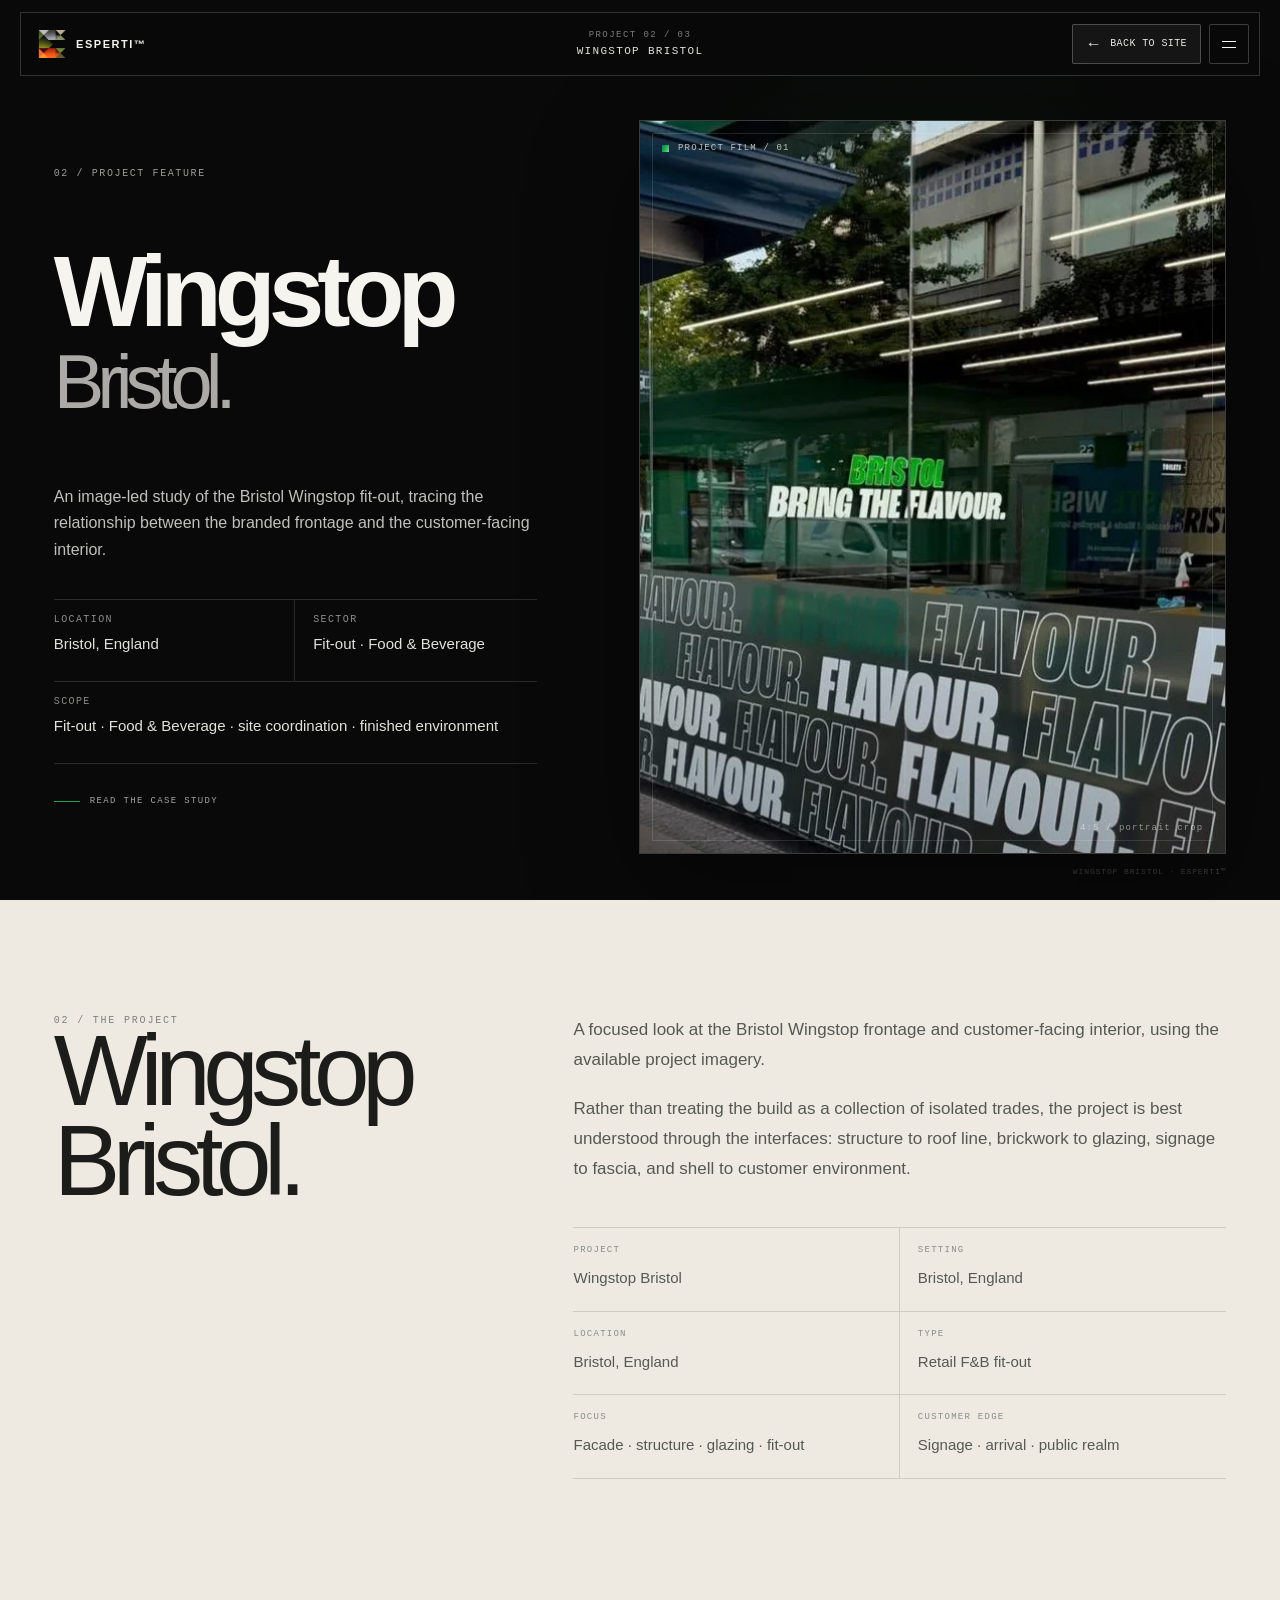
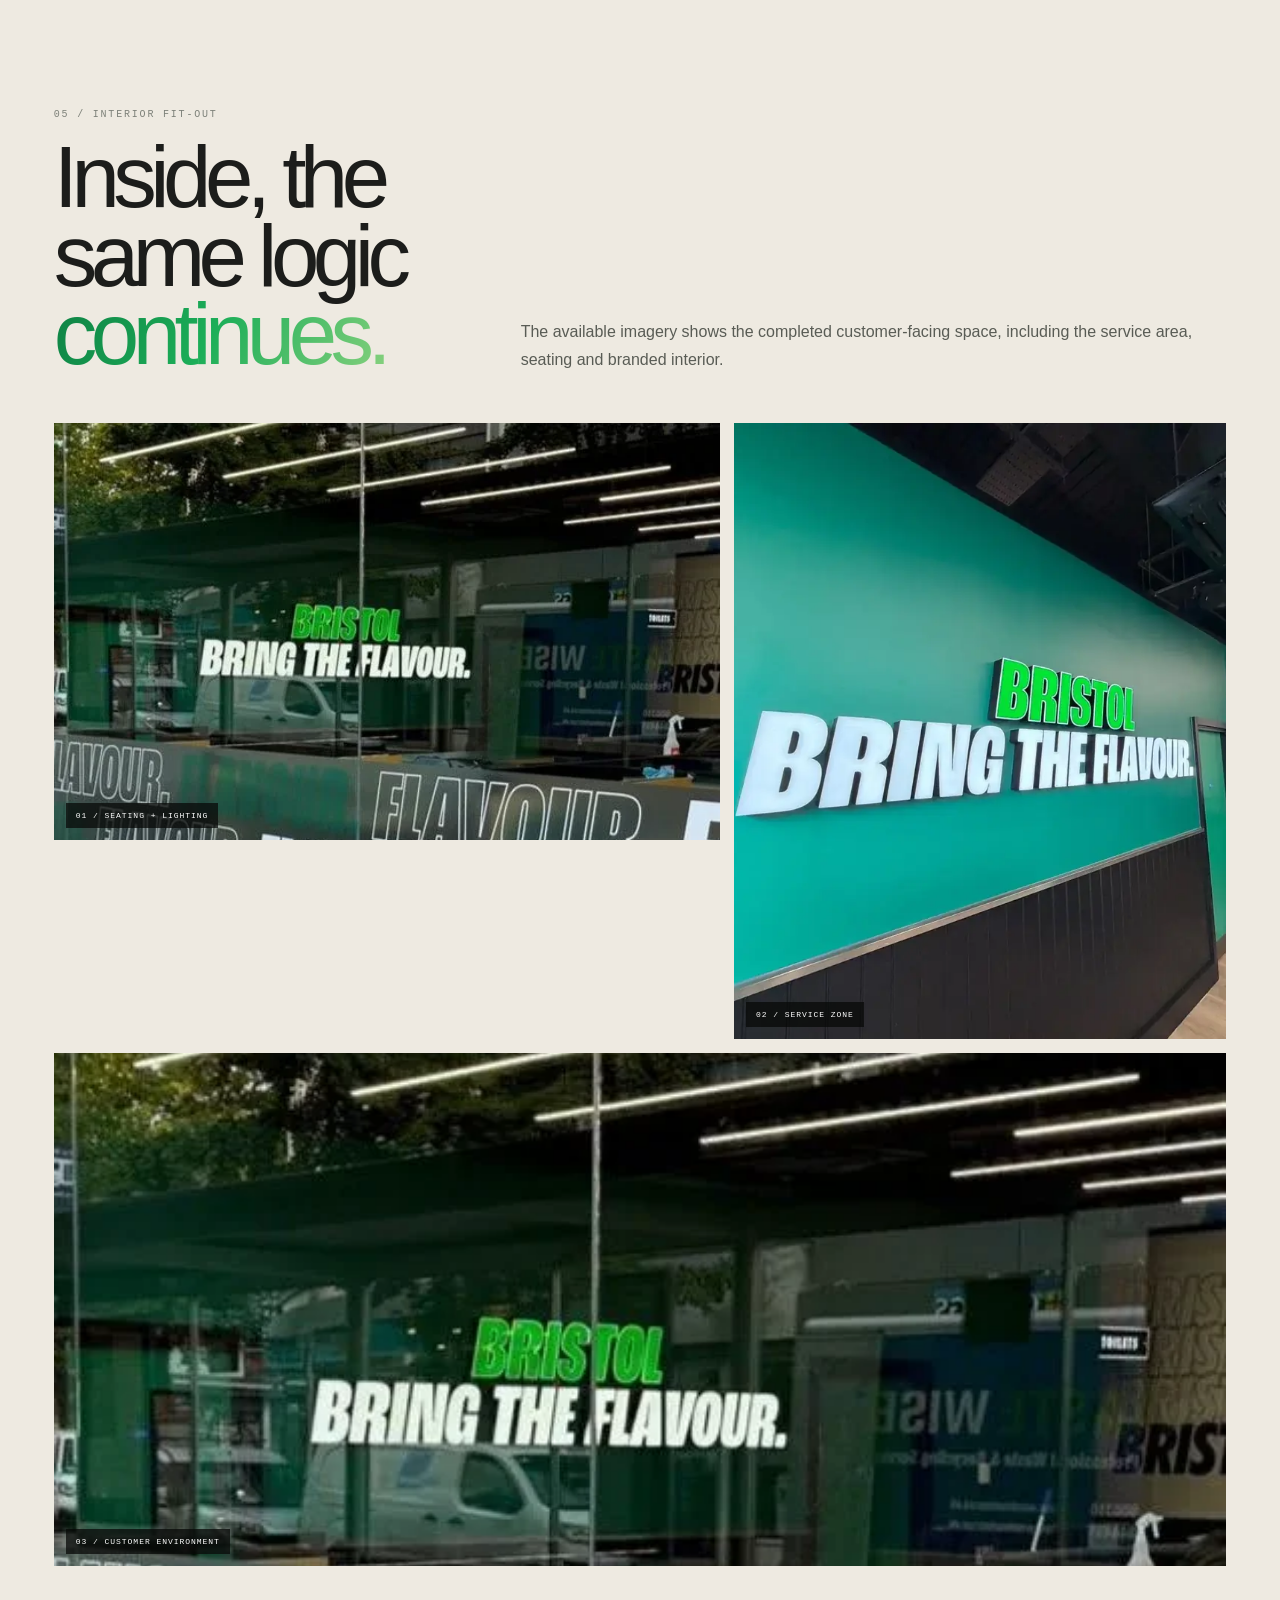
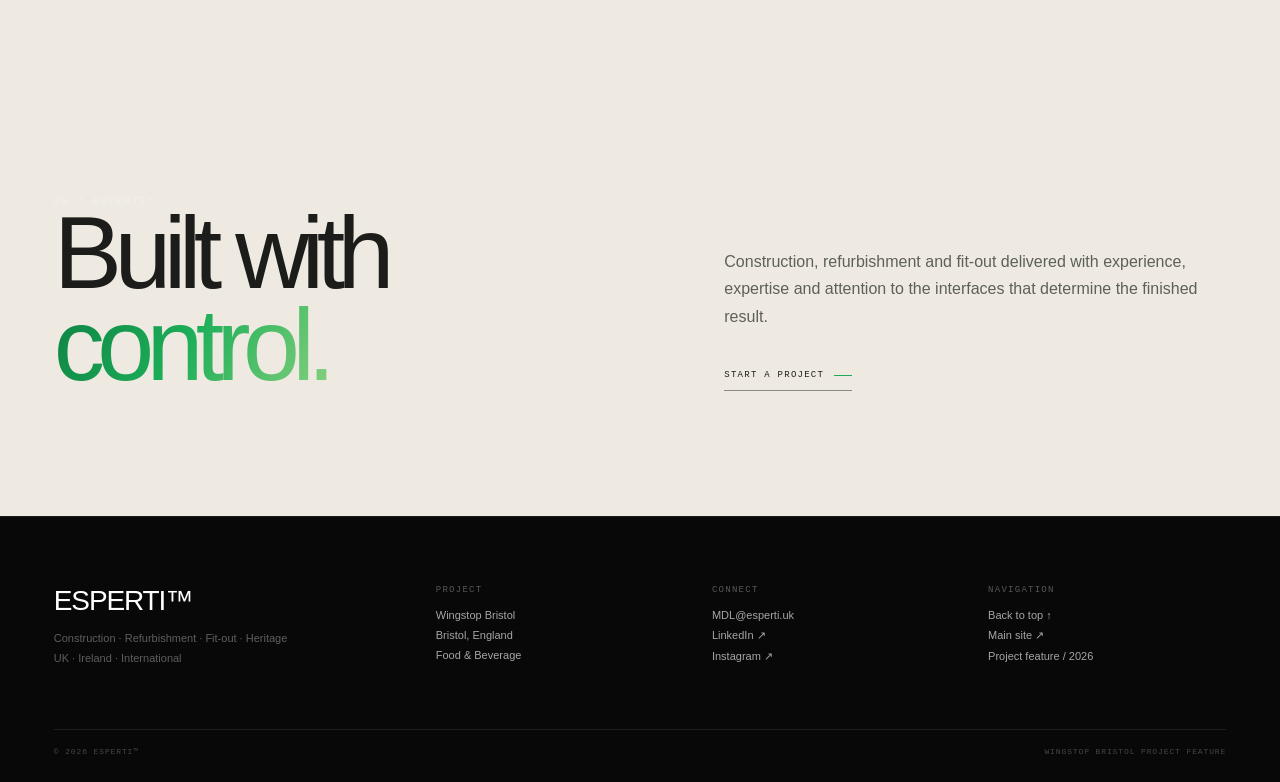
==== bristol.html @ dff12eb8 "NEW UPDATE" ====
<!DOCTYPE html>

<html lang="en">
<head>
<meta charset="utf-8"/>
<meta content="width=device-width,initial-scale=1" name="viewport"/>
<title>Wingstop Bristol | ESPERTI™</title>
<meta content="Wingstop Bristol project feature by ESPERTI™. An image-led overview of project context, site conditions and delivery discipline." name="description"/>
<meta content="#080908" name="theme-color"/>
<style>
:root{--black:#080908;--black2:#101210;--paper:#eeeae1;--white:#f5f4ef;--ink:#1c1d1b;--muted:#777b75;--muted-light:rgba(245,244,239,.58);--line:rgba(245,244,239,.14);--line-dark:rgba(25,27,24,.14);--green:#20a653;--green2:#8fd487;--green-grad:linear-gradient(120deg,#0d7f43 0%,#1cae58 48%,#88d17e 100%);--pad:clamp(22px,4.2vw,70px);--max:1480px;--mono:"SFMono-Regular",Consolas,"Liberation Mono","Courier New",monospace;--ease:cubic-bezier(.2,.72,.2,1)}
*{box-sizing:border-box}html{scroll-behavior:smooth;background:var(--black)}body{margin:0;background:var(--black);color:var(--white);font-family:Arial,Helvetica,sans-serif;-webkit-font-smoothing:antialiased;text-rendering:optimizeLegibility}a{color:inherit;text-decoration:none}img,video{display:block;max-width:100%}button{font:inherit}.container{width:min(var(--max),calc(100% - 2*var(--pad)));margin:0 auto}.kicker{font:10px var(--mono);letter-spacing:.18em;text-transform:uppercase;color:var(--muted-light)}.kicker.green{color:#68cb7b}.display{margin:0;font-weight:520;letter-spacing:-.075em;line-height:.9}.display .stroke{font-weight:300;color:transparent;-webkit-text-stroke:1px rgba(245,244,239,.45)}.display .green{background:var(--green-grad);-webkit-background-clip:text;background-clip:text;color:transparent}.section{padding:clamp(88px,9vw,155px) 0}.rv{opacity:0;transform:translateY(22px);transition:opacity .8s var(--ease),transform .8s var(--ease)}.rv.in{opacity:1;transform:none}
.project-nav{position:fixed;z-index:50;top:18px;left:50%;transform:translateX(-50%);width:calc(100% - 36px);max-width:1500px;height:56px;padding:0 12px 0 15px;display:flex;align-items:center;justify-content:space-between;border:1px solid rgba(255,255,255,.14);background:rgba(7,8,8,.72);backdrop-filter:blur(18px);-webkit-backdrop-filter:blur(18px)}.project-brand{display:flex;align-items:center;gap:10px}.project-brand img{width:28px;height:28px;object-fit:contain}.project-brand strong{font-size:11px;font-weight:600;letter-spacing:.14em}.project-title{position:absolute;left:50%;transform:translateX(-50%);font:9px var(--mono);letter-spacing:.18em;color:rgba(255,255,255,.48);text-transform:uppercase}.project-menu{width:38px;height:38px;border:1px solid rgba(255,255,255,.16);background:transparent;display:flex;align-items:center;justify-content:center;flex-direction:column;gap:5px;cursor:pointer}.project-menu i{width:14px;height:1px;background:#fff;transition:transform .35s var(--ease)}.project-menu[aria-expanded="true"] i:first-child{transform:translateY(3px) rotate(45deg)}.project-menu[aria-expanded="true"] i:last-child{transform:translateY(-3px) rotate(-45deg)}.nav-progress{position:absolute;left:-1px;bottom:-1px;width:100%;height:2px;background:var(--green-grad);transform:scaleX(var(--sp,0));transform-origin:0 50%}.menu{position:fixed;inset:0;z-index:45;background:#080909;color:#fff;display:flex;flex-direction:column;justify-content:center;padding:100px var(--pad) 40px;clip-path:inset(0 0 100% 0);visibility:hidden;transition:clip-path .75s cubic-bezier(.7,0,.2,1),visibility 0s .75s}.menu.open{clip-path:inset(0);visibility:visible;transition-delay:0s}.menu a{display:flex;align-items:baseline;gap:20px;padding:13px 0;border-bottom:1px solid rgba(255,255,255,.09);font-size:clamp(28px,5vw,72px);letter-spacing:-.06em;font-weight:500;opacity:0;transform:translateY(20px);transition:opacity .6s var(--ease),transform .6s var(--ease),color .25s}.menu.open a{opacity:1;transform:none;transition-delay:calc(.12s + var(--i)*.045s)}.menu a small{font:9px var(--mono);letter-spacing:.15em;color:rgba(255,255,255,.28);width:24px}.menu a:hover{color:#72cd83}
.hero{min-height:100svh;padding:120px var(--pad) 46px;background:var(--black);position:relative;overflow:hidden}.hero:after{content:"";position:absolute;inset:0;pointer-events:none;background:radial-gradient(circle at 72% 35%,rgba(25,170,87,.07),transparent 28%)}.hero-inner{width:min(var(--max),100%);min-height:calc(100svh - 166px);margin:0 auto;display:grid;grid-template-columns:minmax(340px,.74fr) minmax(400px,.9fr);gap:clamp(40px,8vw,140px);align-items:center;position:relative;z-index:1}.hero-copy{padding:4vh 0}.hero-index{font:9px var(--mono);letter-spacing:.18em;color:rgba(255,255,255,.42);text-transform:uppercase;margin-bottom:25px}.hero-copy h1{font-size:clamp(64px,8.4vw,128px)}.hero-copy h1 span{display:block}.hero-copy h1 .sub{font-weight:300;color:rgba(255,255,255,.58);font-size:.78em;margin-top:4px}.hero-summary{max-width:610px;margin:38px 0 0;font-size:clamp(16px,1.3vw,20px);line-height:1.55;color:rgba(255,255,255,.68)}.hero-meta{margin-top:44px;max-width:650px;border-top:1px solid var(--line);display:grid;grid-template-columns:1fr 1fr}.meta{padding:14px 18px 18px 0;border-bottom:1px solid var(--line);min-height:82px}.meta:nth-child(odd){border-right:1px solid var(--line)}.meta:nth-child(even){padding-left:18px}.meta:last-child{grid-column:1/-1;border-right:0}.meta b{display:block;font:9px var(--mono);letter-spacing:.13em;text-transform:uppercase;color:rgba(255,255,255,.34);margin-bottom:8px}.meta strong{font-size:15px;font-weight:500;line-height:1.35}.hero-scroll{display:inline-flex;align-items:center;gap:10px;margin-top:32px;font:9px var(--mono);letter-spacing:.15em;text-transform:uppercase;color:rgba(255,255,255,.45)}.hero-scroll i{width:26px;height:1px;background:var(--green)}.hero-visual{display:flex;justify-content:flex-end;position:relative}.video-wrap{width:min(100%,680px);aspect-ratio:4/5;position:relative;overflow:hidden;border:1px solid rgba(255,255,255,.16);background:#151715;box-shadow:0 35px 100px rgba(0,0,0,.42)}.video-wrap:before{content:"";position:absolute;inset:12px;border:1px solid rgba(255,255,255,.12);z-index:2;pointer-events:none}.video-wrap video{width:100%;height:100%;object-fit:cover;object-position:50% 0%;filter:saturate(.93) contrast(1.04) brightness(.9)}.video-wrap:after{content:"";position:absolute;inset:0;background:linear-gradient(180deg,rgba(0,0,0,.03),transparent 45%,rgba(0,0,0,.3));pointer-events:none}.video-label{position:absolute;z-index:3;top:22px;left:22px;font:9px var(--mono);letter-spacing:.13em;text-transform:uppercase;color:rgba(255,255,255,.72);display:flex;gap:9px;align-items:center}.video-label:before{content:"";width:7px;height:7px;background:var(--green-grad)}.video-index{position:absolute;z-index:3;right:22px;bottom:20px;font:9px var(--mono);letter-spacing:.12em;color:rgba(255,255,255,.5)}.hero-note{position:absolute;right:var(--pad);bottom:24px;font:8px var(--mono);letter-spacing:.11em;color:rgba(255,255,255,.24);text-transform:uppercase}
.light-section{background:var(--paper);color:var(--ink)}.light-section .kicker{color:#7f827c}.light-section .display .stroke{color:transparent;-webkit-text-stroke:1px rgba(20,21,19,.45)}.intro-grid{display:grid;grid-template-columns:.78fr 1.22fr;gap:clamp(48px,8vw,120px);align-items:start}.intro-grid h2{font-size:clamp(58px,7.8vw,116px)}.intro-copy{max-width:760px;font-size:17px;line-height:1.74;color:#565953}.intro-copy p{margin:0}.intro-copy p+p{margin-top:20px}.project-facts{margin-top:44px;border-top:1px solid var(--line-dark);display:grid;grid-template-columns:repeat(2,1fr)}.fact{padding:17px 18px 18px 0;border-bottom:1px solid var(--line-dark)}.fact:nth-child(odd){border-right:1px solid var(--line-dark)}.fact:nth-child(even){padding-left:18px}.fact b{display:block;font:9px var(--mono);letter-spacing:.14em;text-transform:uppercase;color:#898d86;margin-bottom:8px}.fact strong{font-size:15px;font-weight:500}
.technical{background:#0a0b0a;padding:0}.technical-wrap{position:relative;min-height:clamp(680px,76vw,1100px);overflow:hidden;border-top:1px solid rgba(255,255,255,.06);border-bottom:1px solid rgba(255,255,255,.06)}.technical-bg{position:absolute;inset:0;background-image:linear-gradient(90deg,rgba(8,9,8,.97) 0%,rgba(8,9,8,.84) 25%,rgba(8,9,8,.28) 57%,rgba(8,9,8,.68) 100%),linear-gradient(180deg,rgba(8,9,8,.16),rgba(8,9,8,.45)),url('assets/rushmere/facade-technical.webp');background-size:cover;background-position:center 38%;transform:scale(1.01)}.technical-content{position:relative;z-index:2;min-height:inherit;padding:clamp(80px,9vw,150px) var(--pad);display:grid;grid-template-columns:.74fr 1.26fr;gap:clamp(40px,8vw,120px);align-items:end}.technical-copy{align-self:start;max-width:620px}.technical-copy h2{font-size:clamp(58px,7.4vw,112px);margin-top:18px}.technical-copy p{margin:28px 0 0;max-width:560px;font-size:16px;line-height:1.72;color:rgba(255,255,255,.61)}.technical-tag{display:inline-flex;align-items:center;gap:9px;margin-top:30px;font:9px var(--mono);letter-spacing:.13em;text-transform:uppercase;color:rgba(255,255,255,.46)}.technical-tag i{width:24px;height:1px;background:#55c76c}.technical-panel{justify-self:end;width:min(100%,620px);padding:26px 28px;border:1px solid rgba(255,255,255,.18);background:linear-gradient(180deg,rgba(7,9,8,.72),rgba(7,9,8,.56));backdrop-filter:blur(9px);-webkit-backdrop-filter:blur(9px)}.technical-panel-head{display:flex;justify-content:space-between;gap:18px;padding-bottom:16px;border-bottom:1px solid rgba(255,255,255,.12);font:9px var(--mono);letter-spacing:.13em;text-transform:uppercase;color:rgba(255,255,255,.48)}.technical-panel-grid{display:grid;grid-template-columns:repeat(3,1fr)}.technical-panel-item{padding:18px 16px 4px 0;border-right:1px solid rgba(255,255,255,.1)}.technical-panel-item:nth-child(2),.technical-panel-item:nth-child(3){padding-left:16px}.technical-panel-item:last-child{border-right:0}.technical-panel-item b{display:block;font:10px var(--mono);letter-spacing:.13em;text-transform:uppercase;color:#6bd07c;margin-bottom:9px}.technical-panel-item strong{font-size:15px;font-weight:500;line-height:1.35}.technical-panel-item p{margin:10px 0 0;font-size:12px;line-height:1.55;color:rgba(255,255,255,.48)}
.studies{background:#0b0c0b}.studies-head{display:grid;grid-template-columns:.72fr 1.28fr;gap:70px;align-items:end;margin-bottom:48px}.studies-head h2{font-size:clamp(54px,6.8vw,102px);margin-top:18px}.studies-head p{max-width:740px;margin:0;font-size:16px;line-height:1.72;color:rgba(255,255,255,.54)}.study-grid{display:grid;grid-template-columns:1.25fr .75fr;gap:16px}.study-card{margin:0;background:#121311;border:1px solid rgba(255,255,255,.08);overflow:hidden}.study-card img{width:100%;height:100%;object-fit:cover}.study-card.main img{aspect-ratio:16/9;object-position:center}.study-card.side img{aspect-ratio:941/1672;object-position:center top}.study-caption{display:flex;justify-content:space-between;padding:12px 14px;border-top:1px solid rgba(255,255,255,.08);font:9px var(--mono);letter-spacing:.12em;text-transform:uppercase;color:rgba(255,255,255,.4)}.study-notes{display:grid;grid-template-columns:repeat(3,1fr);gap:0;margin-top:18px;border-top:1px solid rgba(255,255,255,.1)}.study-note{padding:16px 16px 0 0;border-right:1px solid rgba(255,255,255,.1)}.study-note:nth-child(2),.study-note:nth-child(3){padding-left:16px}.study-note:last-child{border-right:0}.study-note b{font:9px var(--mono);letter-spacing:.13em;color:#68c878}.study-note p{margin:8px 0 0;font-size:13px;line-height:1.6;color:rgba(255,255,255,.52)}
.interior{background:var(--paper);color:var(--ink)}.interior .kicker{color:#7d8179}.interior-head{display:grid;grid-template-columns:.72fr 1.28fr;gap:70px;align-items:end}.interior-head h2{font-size:clamp(54px,6.8vw,102px);margin-top:18px}.interior-head p{max-width:760px;margin:0;font-size:16px;line-height:1.72;color:#595c55}.photo-grid{margin-top:50px;display:grid;grid-template-columns:1.15fr .85fr;gap:14px}.photo{margin:0;position:relative;overflow:hidden;background:#d8d4ca}.photo.feature{aspect-ratio:16/10}.photo.portrait{aspect-ratio:4/5}.photo img{width:100%;height:100%;object-fit:cover;transition:transform 1s var(--ease)}.photo:hover img{transform:scale(1.022)}.photo.feature img{object-position:center 48%}.photo.p1 img{object-position:center 20%}.photo.p2 img{object-position:center 18%}.photo figcaption{position:absolute;left:12px;bottom:12px;padding:8px 10px;background:rgba(8,9,8,.74);color:#fff;font:8px var(--mono);letter-spacing:.12em;text-transform:uppercase}.photo.span{grid-column:1/-1}.photo.span img{aspect-ratio:16/7;object-position:center 43%}
.delivery{background:#101210;color:#fff}.delivery-grid{display:grid;grid-template-columns:.8fr 1.2fr;gap:clamp(44px,8vw,120px);align-items:center}.delivery-copy h2{font-size:clamp(54px,7vw,104px);margin-top:18px}.delivery-copy>p{max-width:600px;font-size:16px;line-height:1.72;color:rgba(255,255,255,.56)}.delivery-list{margin-top:34px;border-top:1px solid var(--line)}.delivery-row{display:grid;grid-template-columns:76px 1fr;gap:18px;padding:16px 0;border-bottom:1px solid var(--line)}.delivery-row b{font:9px var(--mono);letter-spacing:.12em;color:#6ed181}.delivery-row span{font-size:14px;line-height:1.55;color:rgba(255,255,255,.63)}.delivery-media{position:relative}.delivery-media figure{margin:0;overflow:hidden;border:1px solid rgba(255,255,255,.09)}.delivery-media img{width:100%;height:auto;aspect-ratio:4/3;object-fit:cover;object-position:center}.delivery-note{position:absolute;right:18px;bottom:18px;max-width:270px;padding:15px 16px;border:1px solid rgba(255,255,255,.17);background:rgba(7,8,8,.74);backdrop-filter:blur(8px);-webkit-backdrop-filter:blur(8px)}.delivery-note b{display:block;font:9px var(--mono);letter-spacing:.14em;text-transform:uppercase;color:#70d180;margin-bottom:8px}.delivery-note span{font-size:12px;line-height:1.5;color:rgba(255,255,255,.58)}
.outcome{background:var(--black);color:#fff}.outcome-head{display:grid;grid-template-columns:.7fr 1.3fr;gap:70px;align-items:end}.outcome-head h2{font-size:clamp(56px,7vw,108px);margin-top:18px}.outcome-head p{max-width:760px;margin:0;font-size:16px;line-height:1.75;color:rgba(255,255,255,.55)}.outcome-strip{display:grid;grid-template-columns:1.15fr .7fr .7fr;gap:14px;margin-top:50px}.outcome-strip figure{margin:0;overflow:hidden;position:relative;border:1px solid rgba(255,255,255,.08);min-height:360px}.outcome-strip figure:first-child{min-height:520px}.outcome-strip img{width:100%;height:100%;object-fit:cover}.outcome-strip figure:first-child img{object-position:center 46%}.outcome-strip figure:nth-child(2) img{object-position:center 22%}.outcome-strip figure:nth-child(3) img{object-position:center 18%}.outcome-strip figcaption{position:absolute;left:14px;bottom:14px;padding:8px 10px;background:rgba(7,8,8,.74);font:8px var(--mono);letter-spacing:.12em;text-transform:uppercase}
.close{background:var(--paper);color:var(--ink);padding:115px 0 125px}.close-grid{display:grid;grid-template-columns:1fr .85fr;gap:80px;align-items:end}.close h2{font-size:clamp(60px,8vw,120px)}.close p{max-width:560px;font-size:16px;line-height:1.72;color:#5d6059}.cta{display:inline-flex;align-items:center;gap:10px;margin-top:24px;font:9px var(--mono);letter-spacing:.14em;text-transform:uppercase;border-bottom:1px solid rgba(20,21,19,.45);padding-bottom:10px}.cta i{display:block;width:18px;height:1px;background:#1eaa58}
footer{background:#070807;color:#fff;padding:68px 0 26px;border-top:1px solid rgba(255,255,255,.08)}.footer-grid{display:grid;grid-template-columns:1.3fr .9fr .9fr .9fr;gap:38px}.footer-brand{font-size:28px;letter-spacing:-.04em}.footer-tag{margin-top:12px;font-size:11px;line-height:1.8;color:rgba(255,255,255,.35)}.footer-head{font:9px var(--mono);letter-spacing:.14em;text-transform:uppercase;color:rgba(255,255,255,.32);margin-bottom:14px}.footer-links{display:flex;flex-direction:column;gap:8px;font-size:11px;color:rgba(255,255,255,.64)}.footer-links a:hover{color:#69d07b}.footer-bottom{display:flex;justify-content:space-between;gap:20px;margin-top:60px;padding-top:17px;border-top:1px solid rgba(255,255,255,.09);font:8px var(--mono);letter-spacing:.11em;text-transform:uppercase;color:rgba(255,255,255,.25)}
@media(max-width:1100px){.hero-inner{grid-template-columns:1fr;align-items:start}.hero-copy{padding-top:2vh}.hero-visual{justify-content:flex-start}.video-wrap{width:min(82vw,660px)}.intro-grid,.technical-content,.studies-head,.interior-head,.delivery-grid,.outcome-head,.close-grid{grid-template-columns:1fr;gap:42px}.technical-wrap{min-height:980px}.technical-bg{background-position:center 35%}.technical-content{align-items:end}.technical-panel{justify-self:start;width:min(100%,720px)}.study-grid{grid-template-columns:1fr}.study-card.side img{aspect-ratio:16/9;object-position:center 42%}.photo-grid{grid-template-columns:1fr 1fr}.photo.feature{grid-column:1/-1}.photo.span{grid-column:1/-1}.outcome-strip{grid-template-columns:1fr 1fr}.outcome-strip figure:first-child{grid-column:1/-1}.footer-grid{grid-template-columns:1.4fr 1fr 1fr}}
@media(max-width:640px){.project-title{display:none}.hero{padding-top:104px}.hero-inner{gap:42px}.hero-copy h1{font-size:clamp(58px,18vw,84px)}.hero-summary{font-size:15px;margin-top:28px}.hero-meta{margin-top:32px;grid-template-columns:1fr}.meta:nth-child(odd){border-right:0}.meta:nth-child(even){padding-left:0}.video-wrap{width:100%;aspect-ratio:4/5}.hero-note{display:none}.hero-scroll{margin-top:26px}.project-facts{grid-template-columns:1fr}.fact:nth-child(odd){border-right:0}.fact:nth-child(even){padding-left:0}.technical-wrap{min-height:920px}.technical-bg{background-position:61% 27%}.technical-content{padding:76px var(--pad) 60px}.technical-copy h2{font-size:clamp(54px,15vw,78px)}.technical-copy p{font-size:14px}.technical-panel{padding:20px}.technical-panel-grid{grid-template-columns:1fr}.technical-panel-item{border-right:0;border-bottom:1px solid rgba(255,255,255,.1);padding:14px 0}.technical-panel-item:nth-child(2),.technical-panel-item:nth-child(3){padding-left:0}.technical-panel-item:last-child{border-bottom:0}.study-grid{grid-template-columns:1fr}.study-card.main img{aspect-ratio:4/3}.study-card.side img{aspect-ratio:4/5}.study-notes{grid-template-columns:1fr}.study-note,.study-note:nth-child(2),.study-note:nth-child(3){border-right:0;border-bottom:1px solid rgba(255,255,255,.1);padding:14px 0}.study-note:last-child{border-bottom:0}.photo-grid{grid-template-columns:1fr}.photo.feature,.photo.span{grid-column:auto}.photo.feature{aspect-ratio:4/3}.photo.span img{aspect-ratio:4/3}.delivery-row{grid-template-columns:62px 1fr}.delivery-note{position:relative;right:auto;bottom:auto;margin-top:-36px;margin-left:18px;margin-right:18px}.outcome-strip{grid-template-columns:1fr}.outcome-strip figure:first-child{grid-column:auto}.outcome-strip figure,.outcome-strip figure:first-child{min-height:0;aspect-ratio:4/5}.outcome-strip figure:first-child{aspect-ratio:4/3}.footer-grid{grid-template-columns:1fr 1fr}.footer-grid>div:last-child{display:none}.footer-bottom{display:block;line-height:1.8}.footer-bottom span{display:block}}
@media(prefers-reduced-motion:reduce){html{scroll-behavior:auto}.rv{opacity:1;transform:none;transition:none}.photo img{transition:none}}
</style>

<style>.project-hero-still{width:100%;height:100%;object-fit:cover;display:block}.video-wrap:has(.project-hero-still){aspect-ratio:4/5;background:#141615}@media(max-width:700px){.video-wrap:has(.project-hero-still){aspect-ratio:4/3}}</style><style id="project-header-polish">
/* Shared project-page navigation and responsive header polish */
.project-nav{position:fixed;z-index:100;top:max(12px,env(safe-area-inset-top));left:50%;transform:translateX(-50%);width:calc(100% - 40px);max-width:1500px;height:64px;padding:0 10px 0 17px;display:flex;align-items:center;justify-content:space-between;gap:14px;border:1px solid rgba(245,244,239,.18);background:rgba(8,9,8,.82);backdrop-filter:blur(16px);-webkit-backdrop-filter:blur(16px)}
.project-brand{display:flex;align-items:center;gap:10px;min-width:0;flex:0 0 auto}.project-brand img{width:28px;height:28px;object-fit:contain}.project-brand strong{font-size:11px;font-weight:600;letter-spacing:.14em;white-space:nowrap}
.project-title{position:absolute;left:50%;top:50%;transform:translate(-50%,-50%);display:flex;flex-direction:column;align-items:center;justify-content:center;gap:5px;max-width:270px;white-space:nowrap;text-align:center;pointer-events:none;color:rgba(245,244,239,.5);font:9px/1 var(--mono);letter-spacing:.16em;text-transform:uppercase}.project-title strong{font:500 11px/1.1 var(--mono);letter-spacing:.12em;color:rgba(245,244,239,.92)}
.project-actions{margin-left:auto;display:flex;align-items:center;gap:8px;flex:0 0 auto;position:relative;z-index:2}
.project-back{position:static;transform:none;display:inline-flex;align-items:center;justify-content:center;gap:8px;min-height:40px;padding:0 13px;border:1px solid rgba(245,244,239,.25);border-radius:2px;background:rgba(245,244,239,.055);color:rgba(245,244,239,.94);font:500 10px/1 var(--mono);letter-spacing:.04em;text-transform:uppercase;white-space:nowrap;transition:background .22s ease,border-color .22s ease,color .22s ease,transform .22s ease}.project-back-arrow{font:16px/1 Arial,Helvetica,sans-serif;transition:transform .22s ease}.project-back:hover{background:rgba(32,166,83,.13);border-color:rgba(104,203,123,.72);color:#fff;transform:translateY(-1px)}.project-back:hover .project-back-arrow{transform:translateX(-2px)}
.project-menu{width:40px;height:40px;flex:0 0 40px;padding:0;border:1px solid rgba(245,244,239,.22);border-radius:2px;background:transparent;display:flex;align-items:center;justify-content:center;flex-direction:column;gap:5px;cursor:pointer;transition:background .2s,border-color .2s}.project-menu:hover{background:rgba(245,244,239,.07);border-color:rgba(245,244,239,.48)}.project-menu i{width:14px;height:1px;background:#f5f4ef;transition:transform .3s var(--ease)}.project-menu[aria-expanded="true"] i:first-child{transform:translateY(3px) rotate(45deg)}.project-menu[aria-expanded="true"] i:last-child{transform:translateY(-3px) rotate(-45deg)}
.project-back:focus-visible,.project-menu:focus-visible,.project-brand:focus-visible{outline:2px solid #72cd83;outline-offset:3px}.nav-progress{position:absolute;left:-1px;right:-1px;bottom:-1px;height:2px;background:var(--green-grad);transform:scaleX(var(--sp,0));transform-origin:0 50%;pointer-events:none}
.hero-index{font-size:10px;letter-spacing:.16em;color:rgba(245,244,239,.62);margin-bottom:24px}.hero-copy h1{font-size:clamp(64px,7.8vw,124px);line-height:.93;letter-spacing:-.07em}.hero-copy h1 .sub{font-size:.76em;margin-top:8px;color:rgba(245,244,239,.69)}.hero-summary{max-width:590px;margin-top:31px;font-size:clamp(16px,1.18vw,19px);line-height:1.65;color:rgba(245,244,239,.78)}.hero-meta{margin-top:36px}.meta b{font-size:10px;color:rgba(245,244,239,.56);letter-spacing:.14em}.meta strong{font-size:15px;line-height:1.45;color:rgba(245,244,239,.92)}.hero-scroll{color:rgba(245,244,239,.66);transition:color .2s}.hero-scroll:hover{color:#8fd487}
.project-switch{display:none!important}
@media(max-width:1100px){.hero-inner{grid-template-columns:minmax(0,1fr);min-height:auto;align-items:start;gap:42px}.hero{min-height:auto;padding-top:124px}.hero-copy{padding:2vh 0 0}.hero-visual{justify-content:flex-start}.video-wrap{width:min(100%,760px)}}
@media(max-width:860px){.project-title{display:none}.project-nav{height:60px}.project-brand strong{font-size:10px}.hero{padding-top:118px}}
@media(max-width:640px){.project-nav{top:max(9px,env(safe-area-inset-top));width:calc(100% - 24px);height:54px;padding:0 7px 0 11px;gap:8px}.project-brand{gap:7px}.project-brand img{width:25px;height:25px}.project-brand strong{font-size:10px;letter-spacing:.1em}.project-actions{gap:6px}.project-back{min-height:36px;padding:0 10px;font-size:9px;letter-spacing:.025em;gap:6px}.project-back-arrow{font-size:15px}.project-menu{width:36px;height:36px;flex-basis:36px}.hero{padding-top:96px;padding-bottom:34px}.hero-inner{gap:32px}.hero-copy{padding:0}.hero-index{margin-bottom:20px;font-size:9px}.hero-copy h1{font-size:clamp(58px,16vw,82px)}.hero-summary{margin-top:24px;font-size:16px;line-height:1.62}.hero-meta{margin-top:28px;grid-template-columns:1fr}.meta{min-height:0;padding:14px 0 15px}.meta:nth-child(odd){border-right:0}.meta:nth-child(even){padding-left:0}.meta strong{font-size:14px}.hero-scroll{margin-top:24px}.hero-note{display:none}}
@media(max-width:360px){.project-brand strong{display:none}.project-back{padding:0 8px;font-size:9px}.project-nav{padding-left:9px}}
@media(prefers-reduced-motion:reduce){.project-back,.project-back-arrow,.project-menu i,.hero-scroll{transition:none!important}}
</style>
</head>
<body>
<nav class="project-nav" aria-label="Project navigation">
 <a aria-label="ESPERTI home" class="project-brand" href="index.html">
  <img alt="ESPERTI mark" src="assets/esperti-mark.webp"/>
  <strong>ESPERTI™</strong>
 </a>
 <div class="project-title" aria-label="Current project">
  <span>PROJECT 02 / 03</span>
  <strong>WINGSTOP BRISTOL</strong>
 </div>
 <div class="project-actions">
  <a aria-label="Back to site" class="project-back" href="index.html">
   <span aria-hidden="true" class="project-back-arrow">←</span><span>Back to site</span>
  </a>
  <button type="button" aria-controls="menu" aria-expanded="false" aria-label="Open menu" class="project-menu">
   <i aria-hidden="true"></i><i aria-hidden="true"></i>
  </button>
 </div>
 <span class="nav-progress" aria-hidden="true"></span>
</nav>
<div aria-hidden="true" class="menu" id="menu"><a href="#project" style="--i:0"><small>01</small>Project overview</a><a href="#interior" style="--i:1"><small>02</small>Interior</a><a href="#contact" style="--i:2"><small>03</small>Contact</a></div>
<header class="hero" id="top"><div class="hero-inner"><div class="hero-copy rv"><div class="hero-index">02 / Project feature</div><h1><span>Wingstop</span><span class="sub">Bristol.</span></h1><p class="hero-summary">An image-led study of the Bristol Wingstop fit-out, tracing the relationship between the branded frontage and the customer-facing interior.</p><div class="hero-meta"><div class="meta"><b>Location</b><strong>Bristol, England</strong></div><div class="meta"><b>Sector</b><strong>Fit-out · Food &amp; Beverage</strong></div><div class="meta"><b>Scope</b><strong>Fit-out · Food &amp; Beverage · site coordination · finished environment</strong></div></div><a class="hero-scroll" href="#project"><i></i>Read the case study</a></div><div class="hero-visual rv" style="transition-delay:.12s"><div class="video-wrap"><div class="video-label">Project film / 01</div><img alt="Wingstop Bristol project image" class="project-hero-still" decoding="async" loading="eager" src="assets/project-bristol-new.webp"/><div class="video-index">4:5 / portrait crop</div></div></div></div><div class="hero-note">Wingstop Bristol · ESPERTI™</div></header>
<section class="section light-section" id="project"><div class="container intro-grid"><div class="rv"><div class="kicker">02 / The project</div><h2 class="display">Wingstop Bristol.</h2></div><div class="intro-copy rv" style="transition-delay:.1s"><p>A focused look at the Bristol Wingstop frontage and customer-facing interior, using the available project imagery.</p><p>Rather than treating the build as a collection of isolated trades, the project is best understood through the interfaces: structure to roof line, brickwork to glazing, signage to fascia, and shell to customer environment.</p><div class="project-facts"><div class="fact"><b>Project</b><strong>Wingstop Bristol</strong></div><div class="fact"><b>Setting</b><strong>Bristol, England</strong></div><div class="fact"><b>Location</b><strong>Bristol, England</strong></div><div class="fact"><b>Type</b><strong>Retail F&amp;B fit-out</strong></div><div class="fact"><b>Focus</b><strong>Facade · structure · glazing · fit-out</strong></div><div class="fact"><b>Customer edge</b><strong>Signage · arrival · public realm</strong></div></div></div></div></section>

<section class="section interior" id="interior"><div class="container"><div class="interior-head"><div class="rv"><div class="kicker">05 / Interior fit-out</div><h2 class="display">Inside, the<br/>same logic<br/><span class="green">continues.</span></h2></div><p class="rv" style="transition-delay:.1s">The available imagery shows the completed customer-facing space, including the service area, seating and branded interior.</p></div><div class="photo-grid"><figure class="photo feature rv"><img alt="Wingstop Bristol interior seating, linear lighting and green brand columns" decoding="async" loading="lazy" src="assets/project-bristol-new.webp"/><figcaption>01 / Seating + lighting</figcaption></figure><figure class="photo portrait p1 rv" style="transition-delay:.08s"><img alt="Wingstop Bristol service area and digital ordering zone" decoding="async" loading="lazy" src="assets/bristol-hover-new.webp"/><figcaption>02 / Service zone</figcaption></figure><figure class="photo span rv" style="transition-delay:.12s"><img alt="Wingstop Bristol interior customer environment" decoding="async" loading="lazy" src="assets/project-bristol-new.webp"/><figcaption>03 / Customer environment</figcaption></figure></div></div></section>

<section class="close" id="contact"><div class="container close-grid"><div class="rv"><div class="kicker">08 / ESPERTI™</div><h2 class="display">Built with<br/><span class="green">control.</span></h2></div><div class="rv" style="transition-delay:.1s"><p>Construction, refurbishment and fit-out delivered with experience, expertise and attention to the interfaces that determine the finished result.</p><a class="cta" href="mailto:MDL@esperti.uk">Start a project <i></i></a></div></div></section>
<footer><div class="container footer-grid"><div><div class="footer-brand">ESPERTI™</div><div class="footer-tag">Construction · Refurbishment · Fit-out · Heritage<br/>UK · Ireland · International</div></div><div><div class="footer-head">Project</div><div class="footer-links"><span>Wingstop Bristol</span><span>Bristol, England</span><span>Food &amp; Beverage</span></div></div><div><div class="footer-head">Connect</div><div class="footer-links"><a href="mailto:MDL@esperti.uk">MDL@esperti.uk</a><a href="https://www.linkedin.com/company/esperticonstruct/" rel="noopener" target="_blank">LinkedIn ↗</a><a href="https://www.instagram.com/esperti.uk/" rel="noopener" target="_blank">Instagram ↗</a></div></div><div><div class="footer-head">Navigation</div><div class="footer-links"><a href="#top">Back to top ↑</a><a href="index.html">Main site ↗</a><span>Project feature / 2026</span></div></div></div><div class="container footer-bottom"><span>© 2026 ESPERTI™</span><span>Wingstop Bristol project feature</span></div></footer>
<script>(function(){var root=document.documentElement,menu=document.getElementById('menu'),button=document.querySelector('.project-menu'),progress=document.querySelector('.nav-progress');var qs=function(s,c){return Array.prototype.slice.call((c||document).querySelectorAll(s));};function setMenu(open){menu.classList.toggle('open',open);button.setAttribute('aria-expanded',String(open));button.setAttribute('aria-label',open?'Close menu':'Open menu');menu.setAttribute('aria-hidden',String(!open));document.body.style.overflow=open?'hidden':'';if(open){var first=menu.querySelector('a');if(first)first.focus();}else if(menu.contains(document.activeElement)){button.focus();}}button.addEventListener('click',function(){setMenu(!menu.classList.contains('open'));});qs('a',menu).forEach(function(a){a.addEventListener('click',function(){setMenu(false);});});document.addEventListener('keydown',function(e){if(e.key==='Escape')setMenu(false);});var io=new IntersectionObserver(function(entries,obs){entries.forEach(function(entry){if(entry.isIntersecting){entry.target.classList.add('in');obs.unobserve(entry.target);}})},{threshold:.12,rootMargin:'0px 0px -6% 0px'});qs('.rv').forEach(function(el){io.observe(el);});var ticking=false;function update(){ticking=false;var max=root.scrollHeight-document.documentElement.clientHeight;progress.style.setProperty('--sp',max>0?scrollY/max:0);}addEventListener('scroll',function(){if(!ticking){ticking=true;requestAnimationFrame(update);}}, {passive:true});addEventListener('resize',update);update();})();</script>
</body></html>
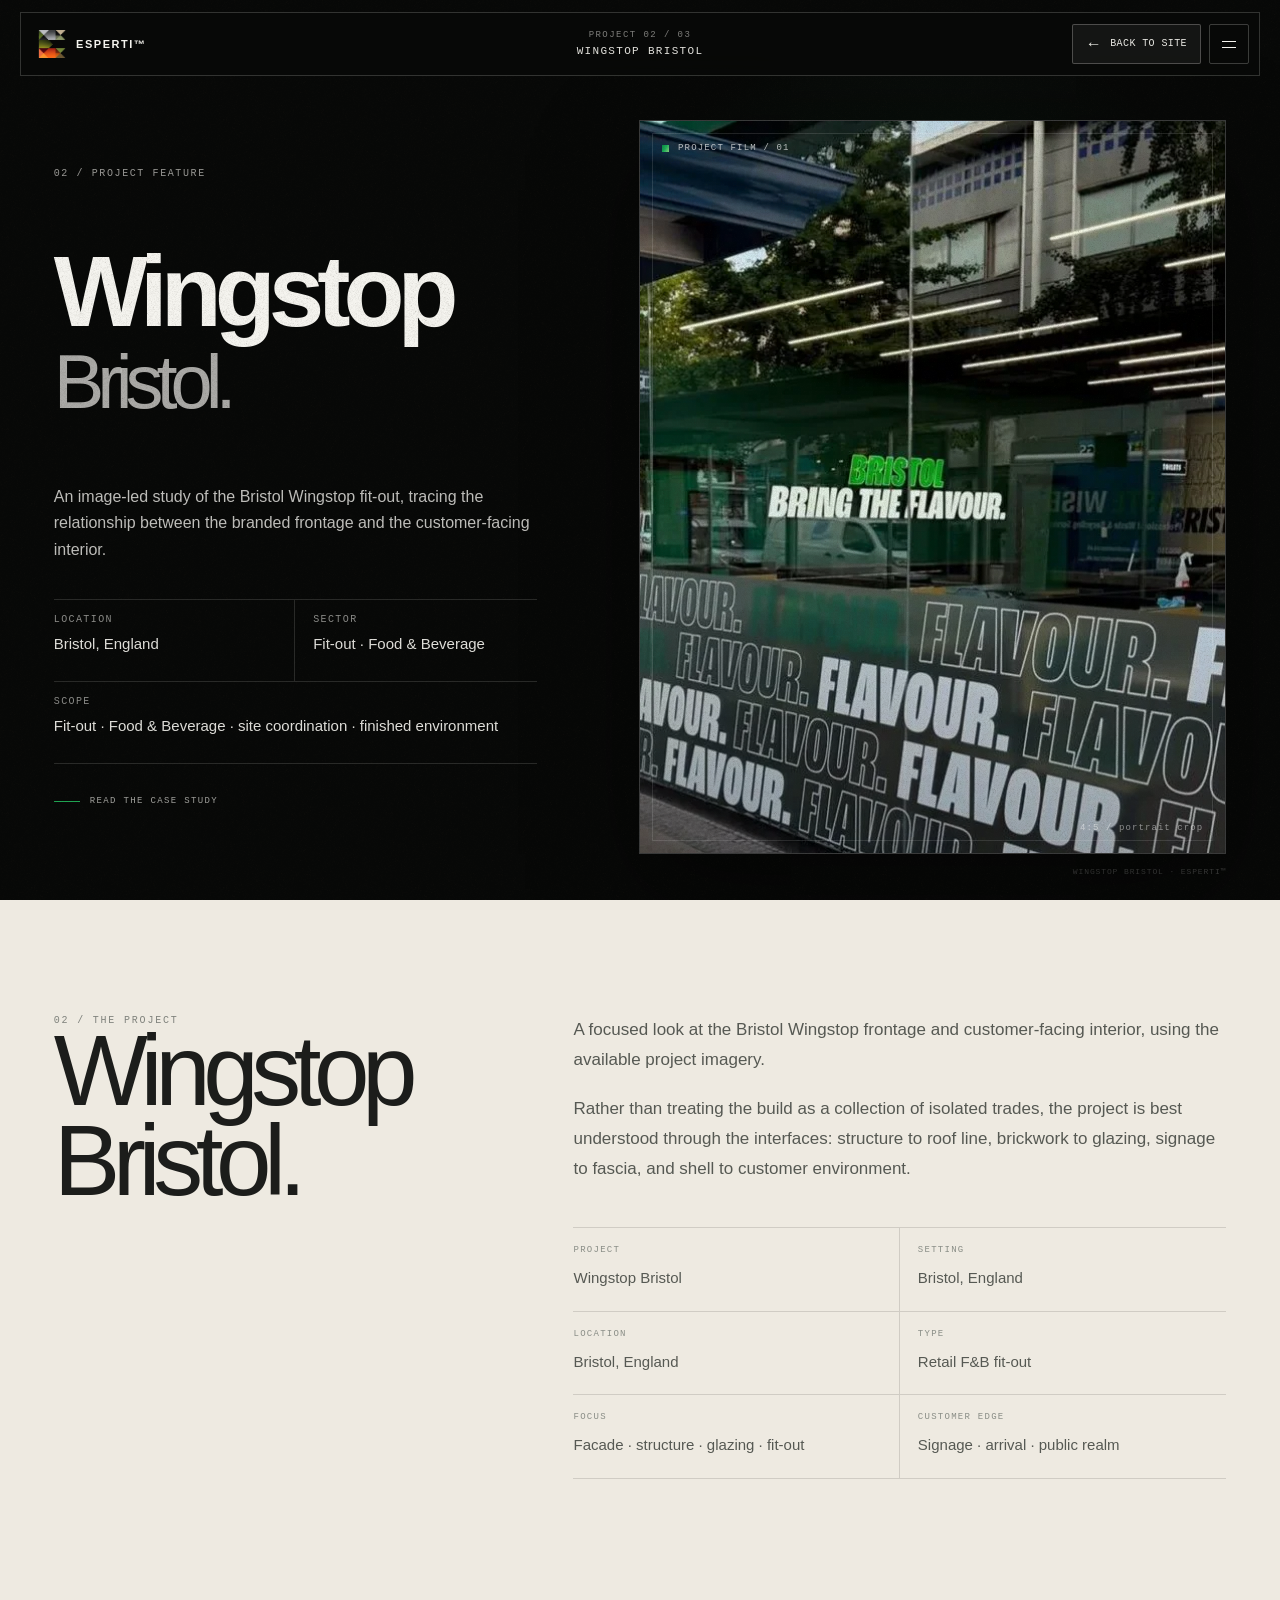
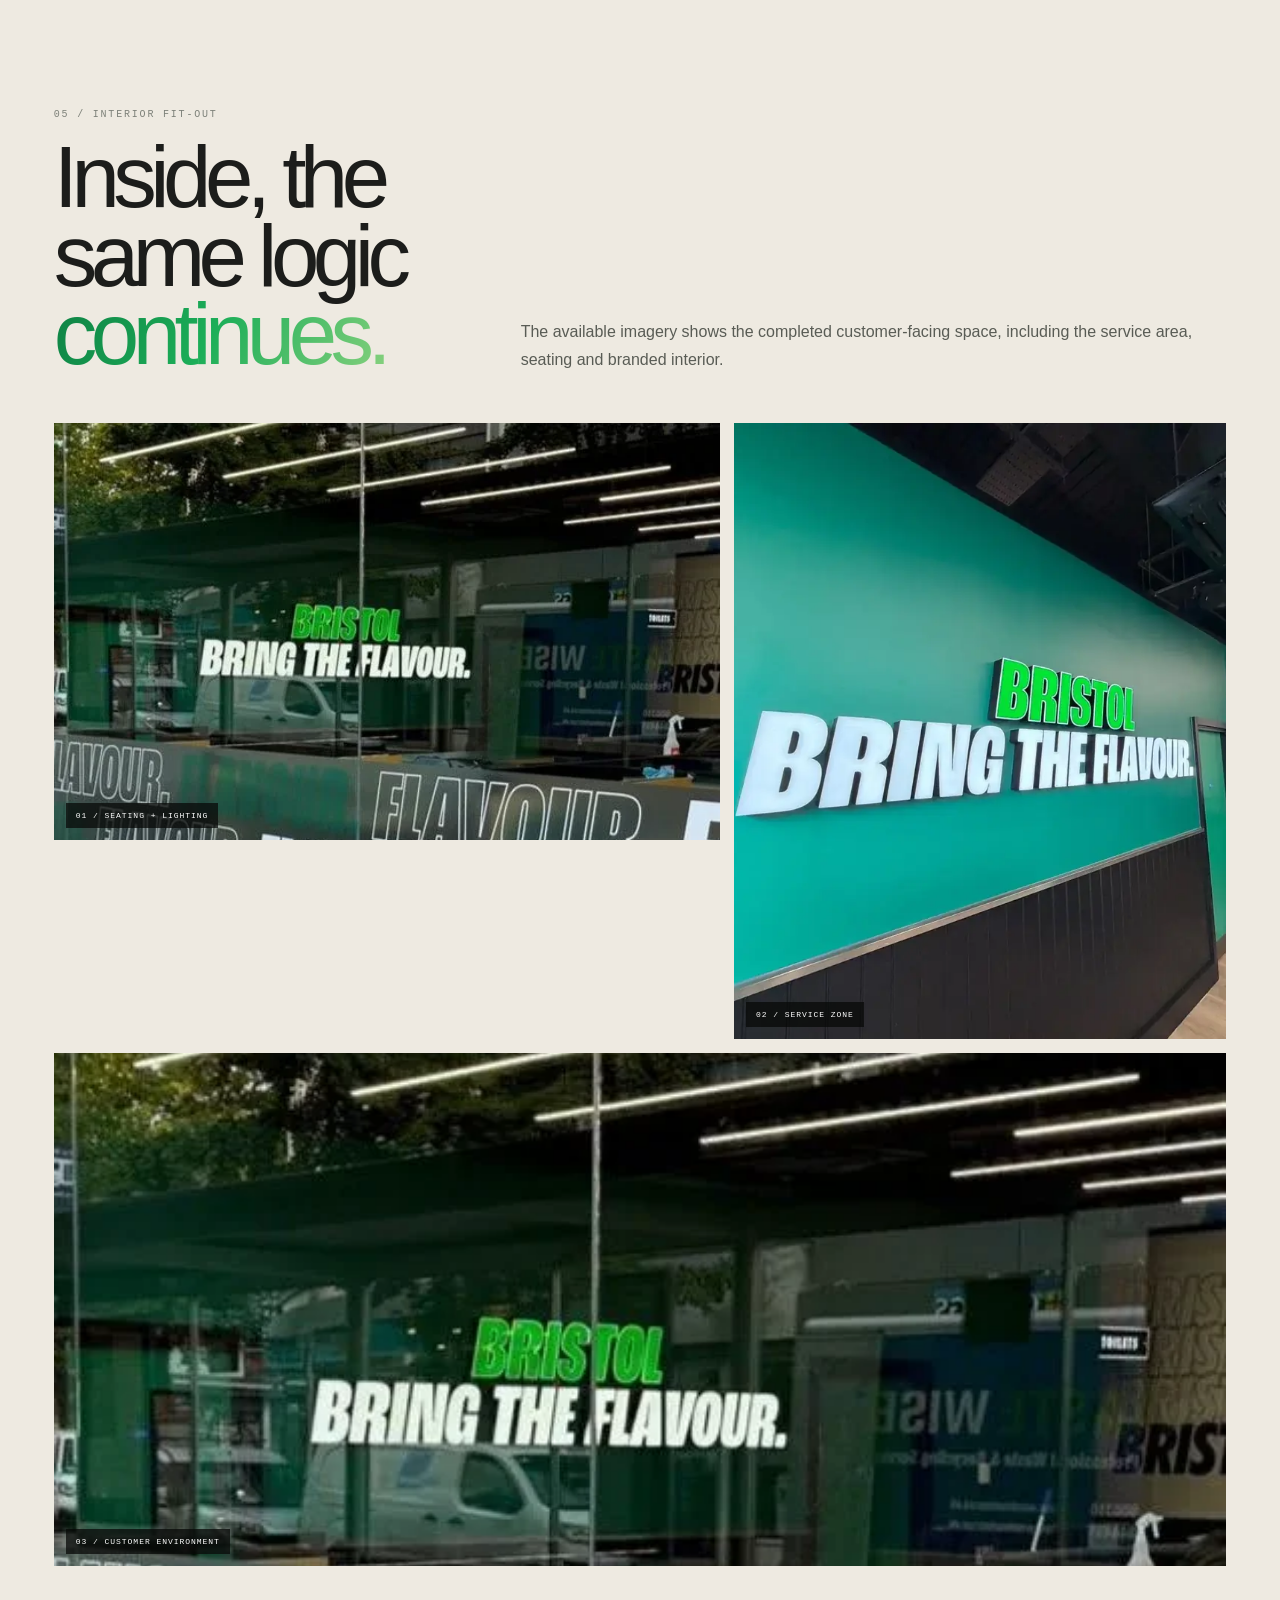
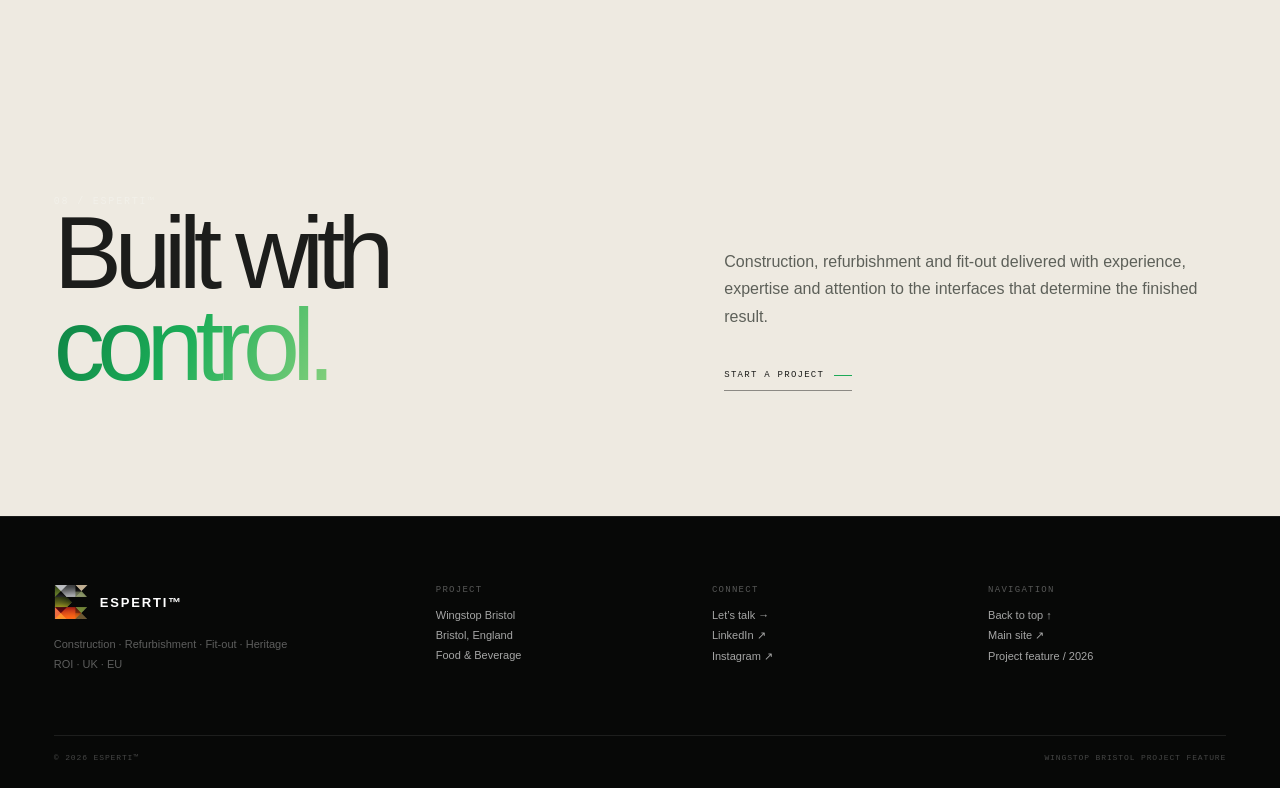
==== commit c3100753: "V2" ====
--- a/bristol.html
+++ b/bristol.html
@@ -26,7 +26,6 @@
 </style>
 
 <style>.project-hero-still{width:100%;height:100%;object-fit:cover;display:block}.video-wrap:has(.project-hero-still){aspect-ratio:4/5;background:#141615}@media(max-width:700px){.video-wrap:has(.project-hero-still){aspect-ratio:4/3}}</style><style id="project-header-polish">
-/* Shared project-page navigation and responsive header polish */
 .project-nav{position:fixed;z-index:100;top:max(12px,env(safe-area-inset-top));left:50%;transform:translateX(-50%);width:calc(100% - 40px);max-width:1500px;height:64px;padding:0 10px 0 17px;display:flex;align-items:center;justify-content:space-between;gap:14px;border:1px solid rgba(245,244,239,.18);background:rgba(8,9,8,.82);backdrop-filter:blur(16px);-webkit-backdrop-filter:blur(16px)}
 .project-brand{display:flex;align-items:center;gap:10px;min-width:0;flex:0 0 auto}.project-brand img{width:28px;height:28px;object-fit:contain}.project-brand strong{font-size:11px;font-weight:600;letter-spacing:.14em;white-space:nowrap}
 .project-title{position:absolute;left:50%;top:50%;transform:translate(-50%,-50%);display:flex;flex-direction:column;align-items:center;justify-content:center;gap:5px;max-width:270px;white-space:nowrap;text-align:center;pointer-events:none;color:rgba(245,244,239,.5);font:9px/1 var(--mono);letter-spacing:.16em;text-transform:uppercase}.project-title strong{font:500 11px/1.1 var(--mono);letter-spacing:.12em;color:rgba(245,244,239,.92)}
@@ -42,6 +41,7 @@
 @media(max-width:360px){.project-brand strong{display:none}.project-back{padding:0 8px;font-size:9px}.project-nav{padding-left:9px}}
 @media(prefers-reduced-motion:reduce){.project-back,.project-back-arrow,.project-menu i,.hero-scroll{transition:none!important}}
 </style>
+<style>.footer-brand.project-brand{display:inline-flex;align-items:center;gap:12px;color:#fff;text-decoration:none}.footer-brand.project-brand img{width:34px;height:34px}.footer-brand.project-brand strong{font-size:13px;font-weight:600;letter-spacing:.14em}</style><link rel="stylesheet" href="assets/css/finish.css">
 </head>
 <body>
 <nav class="project-nav" aria-label="Project navigation">
@@ -70,6 +70,15 @@
 <section class="section interior" id="interior"><div class="container"><div class="interior-head"><div class="rv"><div class="kicker">05 / Interior fit-out</div><h2 class="display">Inside, the<br/>same logic<br/><span class="green">continues.</span></h2></div><p class="rv" style="transition-delay:.1s">The available imagery shows the completed customer-facing space, including the service area, seating and branded interior.</p></div><div class="photo-grid"><figure class="photo feature rv"><img alt="Wingstop Bristol interior seating, linear lighting and green brand columns" decoding="async" loading="lazy" src="assets/project-bristol-new.webp"/><figcaption>01 / Seating + lighting</figcaption></figure><figure class="photo portrait p1 rv" style="transition-delay:.08s"><img alt="Wingstop Bristol service area and digital ordering zone" decoding="async" loading="lazy" src="assets/bristol-hover-new.webp"/><figcaption>02 / Service zone</figcaption></figure><figure class="photo span rv" style="transition-delay:.12s"><img alt="Wingstop Bristol interior customer environment" decoding="async" loading="lazy" src="assets/project-bristol-new.webp"/><figcaption>03 / Customer environment</figcaption></figure></div></div></section>
 
 <section class="close" id="contact"><div class="container close-grid"><div class="rv"><div class="kicker">08 / ESPERTI™</div><h2 class="display">Built with<br/><span class="green">control.</span></h2></div><div class="rv" style="transition-delay:.1s"><p>Construction, refurbishment and fit-out delivered with experience, expertise and attention to the interfaces that determine the finished result.</p><a class="cta" href="mailto:MDL@esperti.uk">Start a project <i></i></a></div></div></section>
-<footer><div class="container footer-grid"><div><div class="footer-brand">ESPERTI™</div><div class="footer-tag">Construction · Refurbishment · Fit-out · Heritage<br/>UK · Ireland · International</div></div><div><div class="footer-head">Project</div><div class="footer-links"><span>Wingstop Bristol</span><span>Bristol, England</span><span>Food &amp; Beverage</span></div></div><div><div class="footer-head">Connect</div><div class="footer-links"><a href="mailto:MDL@esperti.uk">MDL@esperti.uk</a><a href="https://www.linkedin.com/company/esperticonstruct/" rel="noopener" target="_blank">LinkedIn ↗</a><a href="https://www.instagram.com/esperti.uk/" rel="noopener" target="_blank">Instagram ↗</a></div></div><div><div class="footer-head">Navigation</div><div class="footer-links"><a href="#top">Back to top ↑</a><a href="index.html">Main site ↗</a><span>Project feature / 2026</span></div></div></div><div class="container footer-bottom"><span>© 2026 ESPERTI™</span><span>Wingstop Bristol project feature</span></div></footer>
+<footer><div class="container footer-grid"><div><a class="footer-brand project-brand" href="index.html" aria-label="ESPERTI home"><img alt="" src="assets/esperti-mark.webp"/><strong>ESPERTI™</strong></a><div class="footer-tag">Construction · Refurbishment · Fit-out · Heritage<br/>ROI · UK · EU</div></div><div><div class="footer-head">Project</div><div class="footer-links"><span>Wingstop Bristol</span><span>Bristol, England</span><span>Food &amp; Beverage</span></div></div><div><div class="footer-head">Connect</div><div class="footer-links"><a href="index.html#contact">Let’s talk →</a><a href="https://www.linkedin.com/company/esperticonstruct/" rel="noopener" target="_blank">LinkedIn ↗</a><a href="https://www.instagram.com/esperti.uk/" rel="noopener" target="_blank">Instagram ↗</a></div></div><div><div class="footer-head">Navigation</div><div class="footer-links"><a href="#top">Back to top ↑</a><a href="index.html">Main site ↗</a><span>Project feature / 2026</span></div></div></div><div class="container footer-bottom"><span>© 2026 ESPERTI™</span><span>Wingstop Bristol project feature</span></div></footer>
 <script>(function(){var root=document.documentElement,menu=document.getElementById('menu'),button=document.querySelector('.project-menu'),progress=document.querySelector('.nav-progress');var qs=function(s,c){return Array.prototype.slice.call((c||document).querySelectorAll(s));};function setMenu(open){menu.classList.toggle('open',open);button.setAttribute('aria-expanded',String(open));button.setAttribute('aria-label',open?'Close menu':'Open menu');menu.setAttribute('aria-hidden',String(!open));document.body.style.overflow=open?'hidden':'';if(open){var first=menu.querySelector('a');if(first)first.focus();}else if(menu.contains(document.activeElement)){button.focus();}}button.addEventListener('click',function(){setMenu(!menu.classList.contains('open'));});qs('a',menu).forEach(function(a){a.addEventListener('click',function(){setMenu(false);});});document.addEventListener('keydown',function(e){if(e.key==='Escape')setMenu(false);});var io=new IntersectionObserver(function(entries,obs){entries.forEach(function(entry){if(entry.isIntersecting){entry.target.classList.add('in');obs.unobserve(entry.target);}})},{threshold:.12,rootMargin:'0px 0px -6% 0px'});qs('.rv').forEach(function(el){io.observe(el);});var ticking=false;function update(){ticking=false;var max=root.scrollHeight-document.documentElement.clientHeight;progress.style.setProperty('--sp',max>0?scrollY/max:0);}addEventListener('scroll',function(){if(!ticking){ticking=true;requestAnimationFrame(update);}}, {passive:true});addEventListener('resize',update);update();})();</script>
+<style>html.lenis,html.lenis body{height:auto}.lenis.lenis-smooth{scroll-behavior:auto!important}.lenis.lenis-stopped{overflow:hidden}.lenis.lenis-smooth iframe{pointer-events:none}</style>
+<script src="assets/js/lenis.min.js"></script>
+<script>(function(){if(!window.Lenis||(window.matchMedia&&matchMedia('(prefers-reduced-motion: reduce)').matches))return;
+var l=window.__lenis=new Lenis({duration:1.1,easing:function(t){return Math.min(1,1.001-Math.pow(2,-10*t))},smoothWheel:true,wheelMultiplier:.9,syncTouch:false});
+(function r(t){l.raf(t);requestAnimationFrame(r)})(performance.now());
+var m=document.getElementById('menu');if(m)new MutationObserver(function(){m.classList.contains('open')?l.stop():l.start()}).observe(m,{attributes:true,attributeFilter:['class']});
+document.querySelectorAll('a[href^="#"]').forEach(function(a){a.addEventListener('click',function(e){var id=a.getAttribute('href');if(id.length>1&&document.querySelector(id)){e.preventDefault();l.start();l.scrollTo(id==='#top'?0:id,{offset:id==='#top'?0:-84})}})});
+})();</script>
+<script src="assets/js/cursor.js" defer></script>
 </body></html>
--- a/assets/css/finish.css
+++ b/assets/css/finish.css
@@ -0,0 +1,40 @@
+/* ESPERTI finish layer: paper grain + dot cursor (shared by all pages) */
+
+/* Grain. Paper tile: ink specks (invisible on dark, so dark sections stay clean).
+   Optional dark film grain: add class "grain-dark" to <html> to switch it on. No blend modes (cheaper on phones). */
+:root{--grain-paper:.9;--grain-dark:.55}
+html::after{
+  content:"";position:fixed;inset:0;z-index:50;pointer-events:none;
+  background:url(../grain-paper.png) 0 0/192px 192px repeat;opacity:var(--grain-paper);
+}
+html.grain-dark::before{
+  content:"";position:fixed;inset:0;z-index:49;pointer-events:none;
+  background:url(../grain-dark.png) 0 0/192px 192px repeat;opacity:var(--grain-dark);
+}
+/* Keep the hero and project photography crisp: lift them above the grain layer */
+.hv,.hero-media,.project-main,.project-side,.discipline-gallery-images,.founder-photo,*:has(>.project-hero-still){z-index:51}
+@media print{html::after,html::before{display:none}}
+@media (prefers-reduced-transparency:reduce){html::after,html::before{display:none}}
+
+/* Dot cursor: only on devices with a real hover pointer */
+.dot-cursor{display:none}
+@media (hover:hover) and (pointer:fine){
+  html.has-dot-cursor,html.has-dot-cursor *{cursor:none!important}
+  html.has-dot-cursor input,html.has-dot-cursor textarea,html.has-dot-cursor select,html.has-dot-cursor [contenteditable]{cursor:text!important}
+  .dot-cursor{
+    display:block;position:fixed;left:0;top:0;width:0;height:0;z-index:2147483600;pointer-events:none;
+    opacity:0;transition:opacity .2s ease;will-change:transform;
+  }
+  .dot-cursor.is-on{opacity:1}
+  .dot-cursor i{
+    position:absolute;left:-5px;top:-5px;width:10px;height:10px;border-radius:50%;
+    background:#f15a24;box-shadow:0 0 0 1px rgba(255,255,255,.35);
+    transition:transform .25s cubic-bezier(.2,.7,.2,1),background-color .2s ease,box-shadow .2s ease;
+  }
+  .dot-cursor.is-link i{transform:scale(3.2);background:rgba(241,90,36,.22);box-shadow:0 0 0 1px #f15a24}
+  .dot-cursor.is-light i{background:#fff;box-shadow:0 0 0 1px rgba(0,0,0,.25)}
+  .dot-cursor.is-link.is-light i{background:rgba(255,255,255,.25);box-shadow:0 0 0 1px #fff}
+  .dot-cursor.is-text{opacity:0!important}
+  .dot-cursor.is-down i{transform:scale(.8)}
+  .dot-cursor.is-link.is-down i{transform:scale(2.6)}
+}
